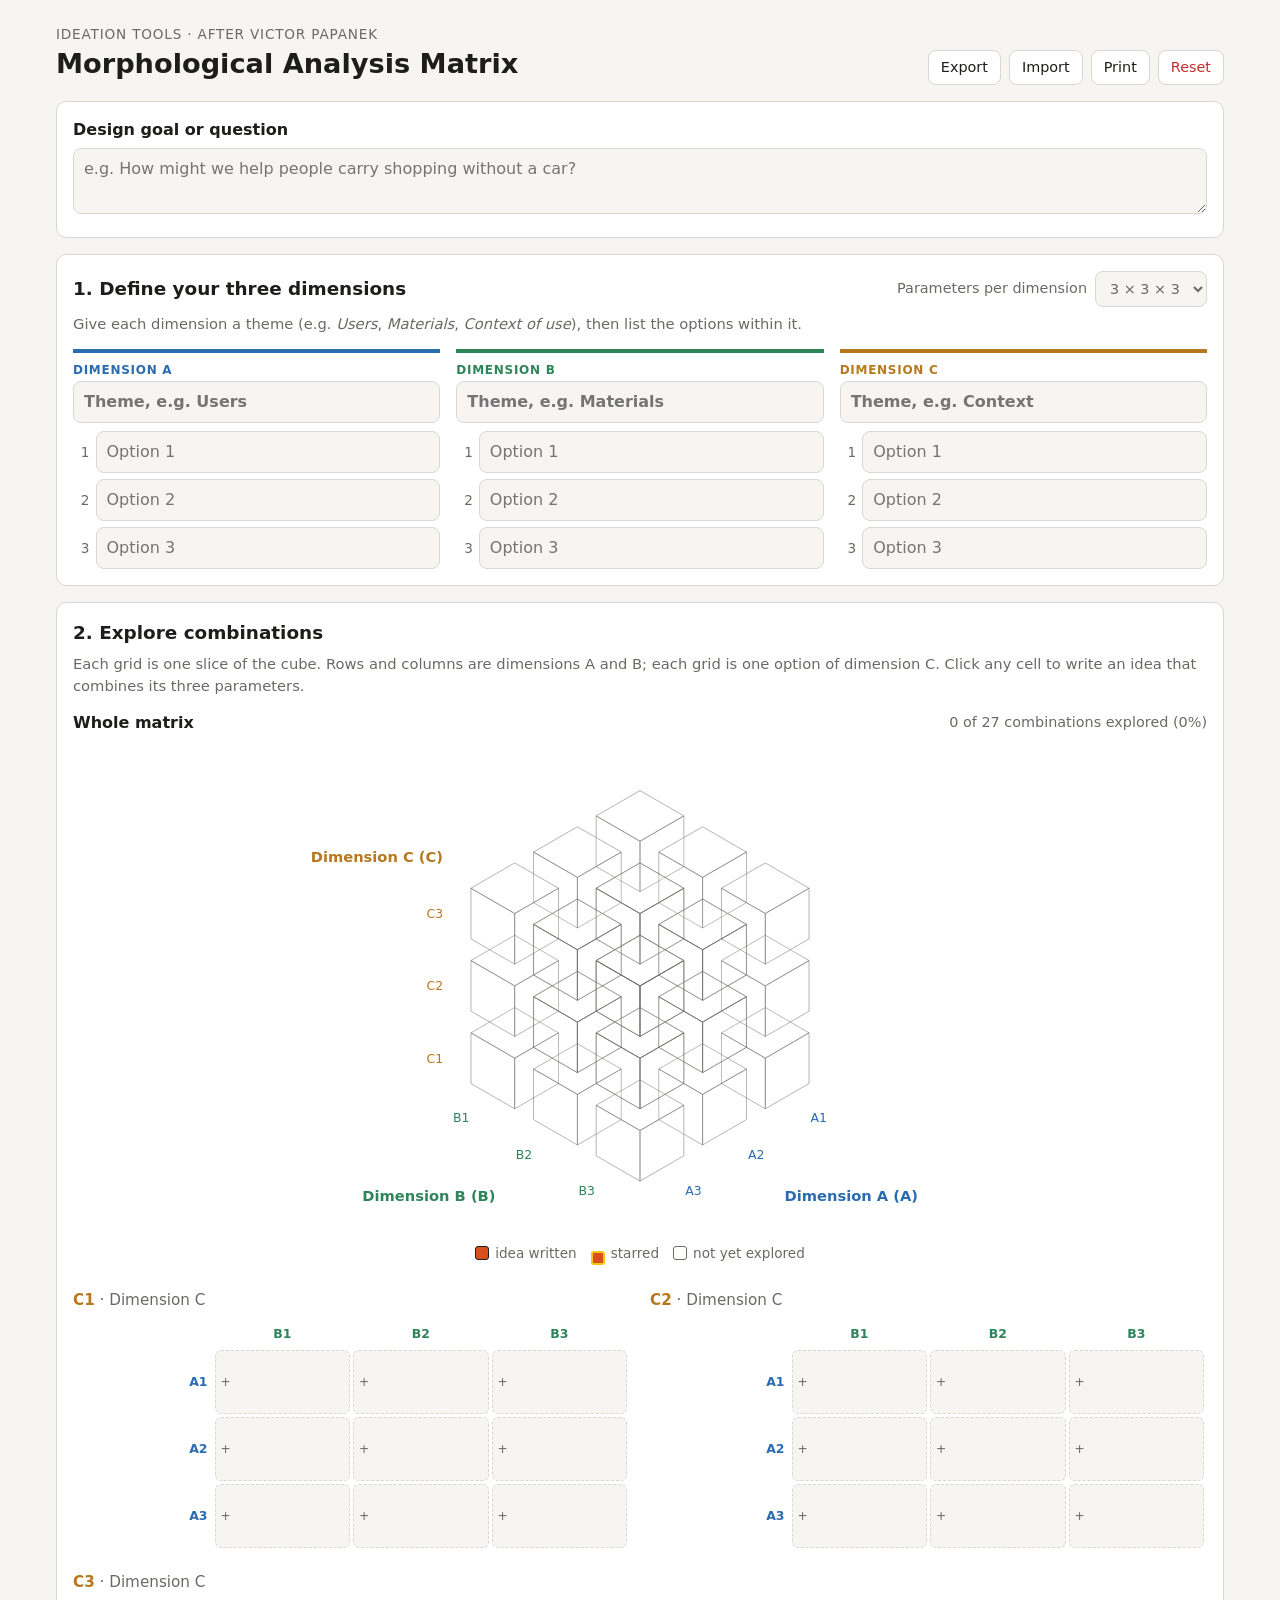
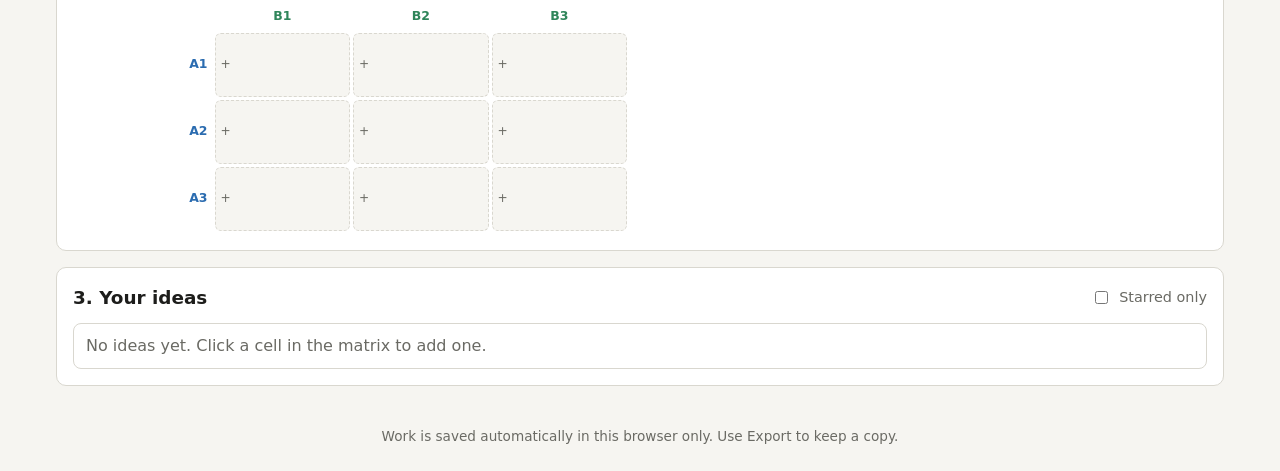
==== index.html @ b4b2f4fb "Add morphological analysis matrix tool with isometric cube view Static site (no build step) for GitH" ====
<!doctype html>
<html lang="en">
<head>
  <meta charset="utf-8">
  <meta name="viewport" content="width=device-width, initial-scale=1">
  <title>Morphological Matrix · Ideation Tools</title>
  <link rel="stylesheet" href="style.css">
</head>
<body>
  <header class="site-header">
    <div>
      <p class="eyebrow">Ideation tools · after Victor Papanek</p>
      <h1>Morphological Analysis Matrix</h1>
    </div>
    <div class="toolbar">
      <button id="btn-export" type="button">Export</button>
      <label class="button" for="file-import">Import</label>
      <input id="file-import" type="file" accept="application/json" hidden>
      <button id="btn-print" type="button">Print</button>
      <button id="btn-reset" type="button" class="danger">Reset</button>
    </div>
  </header>

  <main>
    <section class="panel" aria-labelledby="goal-label">
      <label id="goal-label" for="goal" class="big-label">Design goal or question</label>
      <textarea id="goal" rows="2" placeholder="e.g. How might we help people carry shopping without a car?"></textarea>
    </section>

    <section class="panel" aria-labelledby="dims-heading">
      <div class="panel-head">
        <h2 id="dims-heading">1. Define your three dimensions</h2>
        <label class="size">Parameters per dimension
          <select id="size"></select>
        </label>
      </div>
      <p class="hint">Give each dimension a theme (e.g. <em>Users</em>, <em>Materials</em>, <em>Context of use</em>), then list the options within it.</p>
      <div id="dims" class="dims"></div>
    </section>

    <section class="panel" aria-labelledby="matrix-heading">
      <h2 id="matrix-heading">2. Explore combinations</h2>
      <p class="hint">Each grid is one slice of the cube. Rows and columns are dimensions A and B; each grid is one option of dimension C. Click any cell to write an idea that combines its three parameters.</p>
      <div class="cube-wrap">
        <div class="panel-head">
          <h3 class="sub">Whole matrix</h3>
          <span id="cube-stats" class="count"></span>
        </div>
        <svg id="cube" role="group" aria-label="Isometric view of the whole matrix"></svg>
        <p class="legend"><span class="sw filled"></span> idea written <span class="sw star"></span> starred <span class="sw"></span> not yet explored</p>
      </div>
      <div id="matrix" class="matrix"></div>
    </section>

    <section class="panel" aria-labelledby="ideas-heading">
      <div class="panel-head">
        <h2 id="ideas-heading">3. Your ideas <span id="idea-count" class="count"></span></h2>
        <label class="size"><input type="checkbox" id="starred-only"> Starred only</label>
      </div>
      <ol id="ideas" class="ideas"></ol>
    </section>
  </main>

  <dialog id="editor">
    <form method="dialog" id="editor-form">
      <h3>Idea</h3>
      <ul id="editor-combo" class="combo"></ul>
      <label for="idea-text" class="big-label">Describe an idea combining these three</label>
      <textarea id="idea-text" rows="7" placeholder="What would this look like? Who uses it? What makes it interesting?"></textarea>
      <label class="star"><input type="checkbox" id="idea-star"> Star this idea</label>
      <div class="actions">
        <button type="button" id="idea-clear" class="danger">Clear</button>
        <span class="spacer"></span>
        <button type="submit" value="done" class="primary">Done</button>
      </div>
    </form>
  </dialog>

  <footer>Work is saved automatically in this browser only. Use Export to keep a copy.</footer>
  <script src="app.js"></script>
</body>
</html>
---- style.css ----
:root {
  --bg: #f6f5f1;
  --surface: #fff;
  --ink: #1d1d1b;
  --muted: #6a6a64;
  --line: #d9d7cf;
  --accent: #d94f1e;
  --accent-ink: #fff;
  --filled: #fde9df;
  --a: #2b6cb0;
  --b: #2f855a;
  --c: #b7791f;
  --radius: 10px;
}
@media (prefers-color-scheme: dark) {
  :root {
    --bg: #17171a; --surface: #202024; --ink: #efeee9; --muted: #a2a29a;
    --line: #36363c; --filled: #40261b; --a: #63a4f0; --b: #5ec18c; --c: #e3b04e;
  }
}
* { box-sizing: border-box; }
body {
  margin: 0; background: var(--bg); color: var(--ink);
  font: 16px/1.5 system-ui, -apple-system, "Segoe UI", sans-serif;
}
.site-header {
  display: flex; flex-wrap: wrap; gap: 12px; justify-content: space-between; align-items: end;
  max-width: 1200px; margin: 0 auto; padding: 24px 16px 8px;
}
h1 { margin: 0; font-size: 1.7rem; }
h2 { margin: 0; font-size: 1.15rem; }
.eyebrow { margin: 0; color: var(--muted); font-size: .85rem; text-transform: uppercase; letter-spacing: .06em; }
main { max-width: 1200px; margin: 0 auto; padding: 8px 16px 40px; display: grid; gap: 16px; }
.panel { background: var(--surface); border: 1px solid var(--line); border-radius: var(--radius); padding: 16px; }
.panel-head { display: flex; flex-wrap: wrap; gap: 8px; justify-content: space-between; align-items: center; }
.hint { color: var(--muted); margin: 6px 0 14px; font-size: .92rem; }
.big-label { display: block; font-weight: 600; margin-bottom: 6px; }
.count { color: var(--muted); font-weight: 400; font-size: .9rem; }

textarea, input[type=text], select {
  width: 100%; font: inherit; color: inherit; background: var(--bg);
  border: 1px solid var(--line); border-radius: 8px; padding: 8px 10px;
}
textarea { resize: vertical; }
textarea:focus, input:focus, select:focus, button:focus-visible { outline: 2px solid var(--accent); outline-offset: 1px; }
.size { display: flex; align-items: center; gap: 8px; font-size: .9rem; color: var(--muted); }
.size select { width: auto; }

button, .button {
  font: inherit; font-size: .9rem; cursor: pointer; padding: 6px 12px; border-radius: 8px;
  border: 1px solid var(--line); background: var(--surface); color: var(--ink); display: inline-block;
}
button:hover, .button:hover { border-color: var(--ink); }
button.primary { background: var(--accent); color: var(--accent-ink); border-color: var(--accent); }
button.danger { color: #c53030; }
.toolbar { display: flex; gap: 8px; flex-wrap: wrap; }

/* Dimension setup */
.dims { display: grid; gap: 16px; grid-template-columns: repeat(auto-fit, minmax(240px, 1fr)); }
.dim { border-top: 4px solid var(--dc); padding-top: 8px; }
.dim[data-d="0"] { --dc: var(--a); } .dim[data-d="1"] { --dc: var(--b); } .dim[data-d="2"] { --dc: var(--c); }
.dim .tag { font-size: .75rem; font-weight: 700; color: var(--dc); text-transform: uppercase; letter-spacing: .06em; }
.dim .title { font-weight: 600; margin: 2px 0 8px; }
.dim ol { list-style: none; margin: 0; padding: 0; display: grid; gap: 6px; counter-reset: p; }
.dim li { display: flex; gap: 6px; align-items: center; }
.dim li::before { counter-increment: p; content: counter(p); width: 1.3em; color: var(--muted); font-size: .85rem; text-align: right; }

/* Isometric cube */
.cube-wrap { margin-bottom: 24px; }
.sub { margin: 0; font-size: 1rem; }
#cube { width: 100%; max-width: 760px; height: auto; display: block; margin: 0 auto; }
#cube .cb { cursor: pointer; outline: none; }
#cube .cb polygon { stroke: var(--muted); stroke-width: .8; stroke-linejoin: round; fill: var(--surface); fill-opacity: .06; stroke-opacity: .55; }
#cube .cb .t { fill-opacity: .12; }
#cube .cb.filled polygon { stroke-opacity: 1; }
#cube .cb.filled polygon { stroke: var(--ink); stroke-width: 1; fill-opacity: 1; }
#cube .cb.filled .t { fill: #f58a5f; }
#cube .cb.filled .l { fill: var(--accent); }
#cube .cb.filled .r { fill: #a63a12; }
#cube .cb.starred polygon { stroke: #f5c518; stroke-width: 2; }
#cube .cb:hover polygon, #cube .cb:focus-visible polygon { stroke: var(--ink); stroke-width: 2.2; fill-opacity: .9; }
#cube .cb:not(.filled):hover polygon, #cube .cb:not(.filled):focus-visible polygon { fill: var(--filled); }
#cube text { font-size: 11px; fill: var(--muted); }
#cube text.axis { font-size: 13px; font-weight: 700; }
#cube .ax-0 { fill: var(--a); } #cube .ax-1 { fill: var(--b); } #cube .ax-2 { fill: var(--c); }
.legend { display: flex; gap: 14px; flex-wrap: wrap; justify-content: center; font-size: .85rem; color: var(--muted); margin: 4px 0 0; align-items: center; }
.sw { display: inline-block; width: 14px; height: 14px; border: 1px solid var(--muted); border-radius: 3px; vertical-align: -2px; margin-right: -8px; }
.sw.filled { background: var(--accent); border-color: var(--ink); }
.sw.star { background: var(--accent); border: 2px solid #f5c518; }

/* Matrix */
.matrix { display: grid; gap: 20px; grid-template-columns: repeat(auto-fit, minmax(min(100%, 420px), 1fr)); }
.slice h3 { margin: 0 0 6px; font-size: .95rem; color: var(--c); }
.slice h3 span { color: var(--muted); font-weight: 400; }
table.grid { width: 100%; border-collapse: separate; border-spacing: 3px; table-layout: fixed; }
.grid th { font-size: .78rem; font-weight: 600; padding: 4px; overflow-wrap: anywhere; }
.grid thead th { color: var(--b); }
.grid tbody th { color: var(--a); text-align: right; width: 22%; }
.grid td { padding: 0; }
.cell {
  width: 100%; min-height: 64px; padding: 5px; text-align: left; vertical-align: top;
  font-size: .76rem; line-height: 1.25; border-radius: 6px; background: var(--bg);
  border: 1px dashed var(--line); color: var(--muted); overflow: hidden;
}
.cell.filled { background: var(--filled); border: 1px solid var(--accent); color: var(--ink); }
.cell .star { color: var(--accent); }
.cell .txt { display: -webkit-box; -webkit-line-clamp: 3; -webkit-box-orient: vertical; overflow: hidden; }

/* Ideas */
.ideas { list-style: none; margin: 12px 0 0; padding: 0; display: grid; gap: 10px; }
.ideas li { border: 1px solid var(--line); border-radius: 8px; padding: 10px 12px; cursor: pointer; }
.ideas li:hover { border-color: var(--accent); }
.chips { display: flex; flex-wrap: wrap; gap: 6px; margin-bottom: 6px; }
.chip { font-size: .78rem; padding: 1px 8px; border-radius: 99px; border: 1px solid var(--dc); color: var(--dc); }
.chip.a { --dc: var(--a); } .chip.b { --dc: var(--b); } .chip.c { --dc: var(--c); }
.ideas p { margin: 0; white-space: pre-wrap; }
.empty { color: var(--muted); }

/* Dialog */
dialog { border: 1px solid var(--line); border-radius: var(--radius); background: var(--surface); color: var(--ink); width: min(560px, calc(100vw - 32px)); padding: 20px; }
dialog::backdrop { background: rgb(0 0 0 / .45); }
dialog h3 { margin: 0 0 8px; }
.combo { list-style: none; margin: 0 0 14px; padding: 0; display: grid; gap: 4px; }
.combo li { padding: 6px 10px; border-left: 4px solid var(--dc); background: var(--bg); border-radius: 4px; }
.combo li small { color: var(--muted); display: block; font-size: .72rem; text-transform: uppercase; letter-spacing: .05em; }
.combo .a { --dc: var(--a); } .combo .b { --dc: var(--b); } .combo .c { --dc: var(--c); }
.star { display: flex; gap: 6px; align-items: center; margin-top: 10px; font-size: .9rem; }
.actions { display: flex; margin-top: 14px; gap: 8px; }
.spacer { flex: 1; }
footer { text-align: center; color: var(--muted); font-size: .85rem; padding: 0 16px 24px; }

@media print {
  .toolbar, .size, dialog, footer, .dims input { display: none; }
  body { background: #fff; color: #000; }
  .panel { break-inside: avoid; border-color: #999; }
}
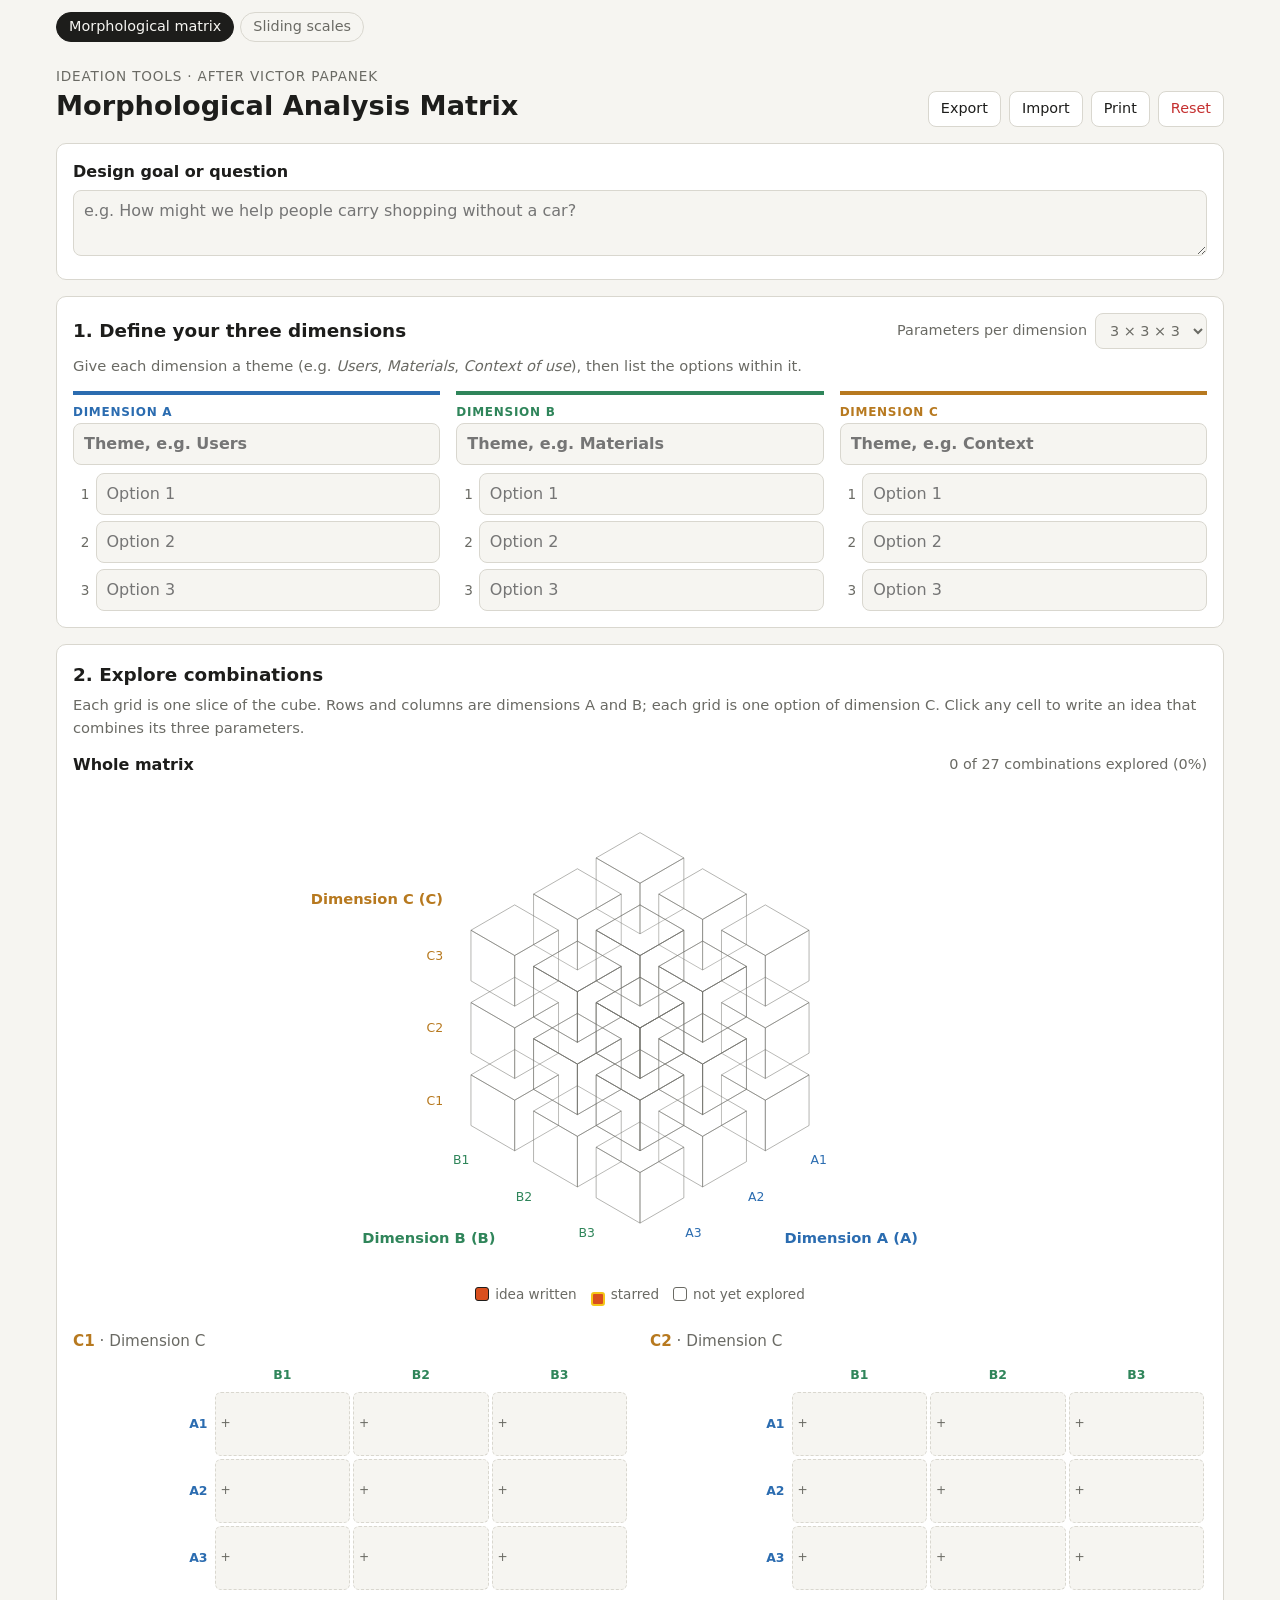
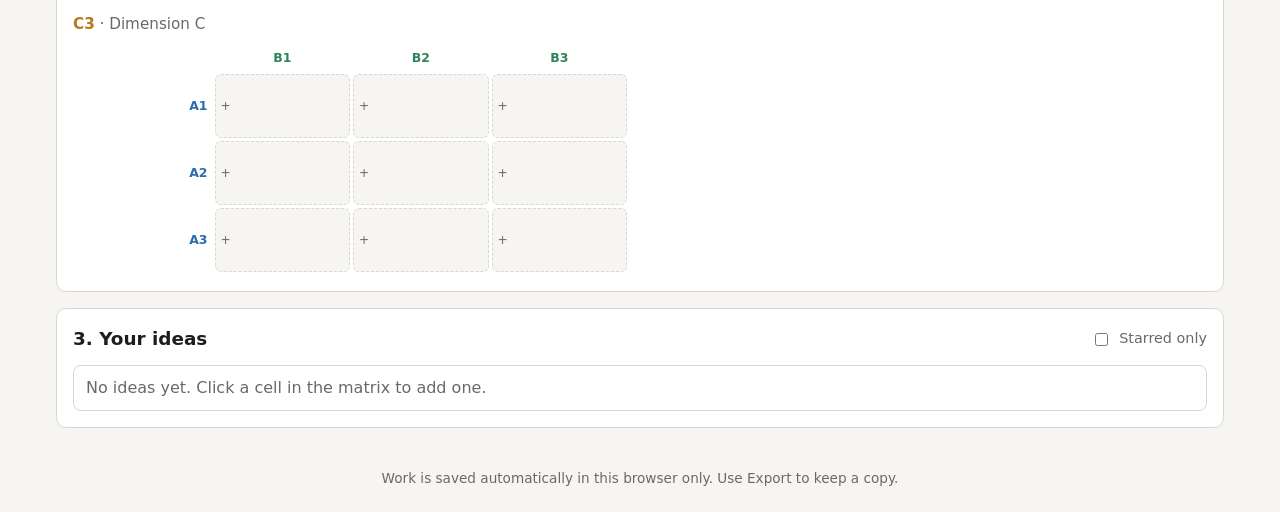
==== commit 0ce2bdae: "Add sliding scales tool New page with draggable sticks of labels read against a fixed reading line. " ====
--- a/index.html
+++ b/index.html
@@ -7,6 +7,10 @@
   <link rel="stylesheet" href="style.css">
 </head>
 <body>
+  <nav class="tools-nav" aria-label="Tools">
+    <a href="index.html" aria-current="page">Morphological matrix</a>
+    <a href="sliding-scales.html">Sliding scales</a>
+  </nav>
   <header class="site-header">
     <div>
       <p class="eyebrow">Ideation tools · after Victor Papanek</p>
--- a/style.css
+++ b/style.css
@@ -23,6 +23,10 @@
   margin: 0; background: var(--bg); color: var(--ink);
   font: 16px/1.5 system-ui, -apple-system, "Segoe UI", sans-serif;
 }
+.tools-nav { display: flex; gap: 6px; flex-wrap: wrap; max-width: 1200px; margin: 0 auto; padding: 12px 16px 0; }
+.tools-nav a { color: var(--muted); text-decoration: none; font-size: .9rem; padding: 3px 12px; border-radius: 99px; border: 1px solid var(--line); }
+.tools-nav a:hover { border-color: var(--ink); color: var(--ink); }
+.tools-nav a[aria-current="page"] { background: var(--ink); color: var(--bg); border-color: var(--ink); }
 .site-header {
   display: flex; flex-wrap: wrap; gap: 12px; justify-content: space-between; align-items: end;
   max-width: 1200px; margin: 0 auto; padding: 24px 16px 8px;
@@ -130,7 +134,7 @@
 footer { text-align: center; color: var(--muted); font-size: .85rem; padding: 0 16px 24px; }
 
 @media print {
-  .toolbar, .size, dialog, footer, .dims input { display: none; }
+  .tools-nav, .toolbar, .size, dialog, footer, .dims input { display: none; }
   body { background: #fff; color: #000; }
   .panel { break-inside: avoid; border-color: #999; }
 }
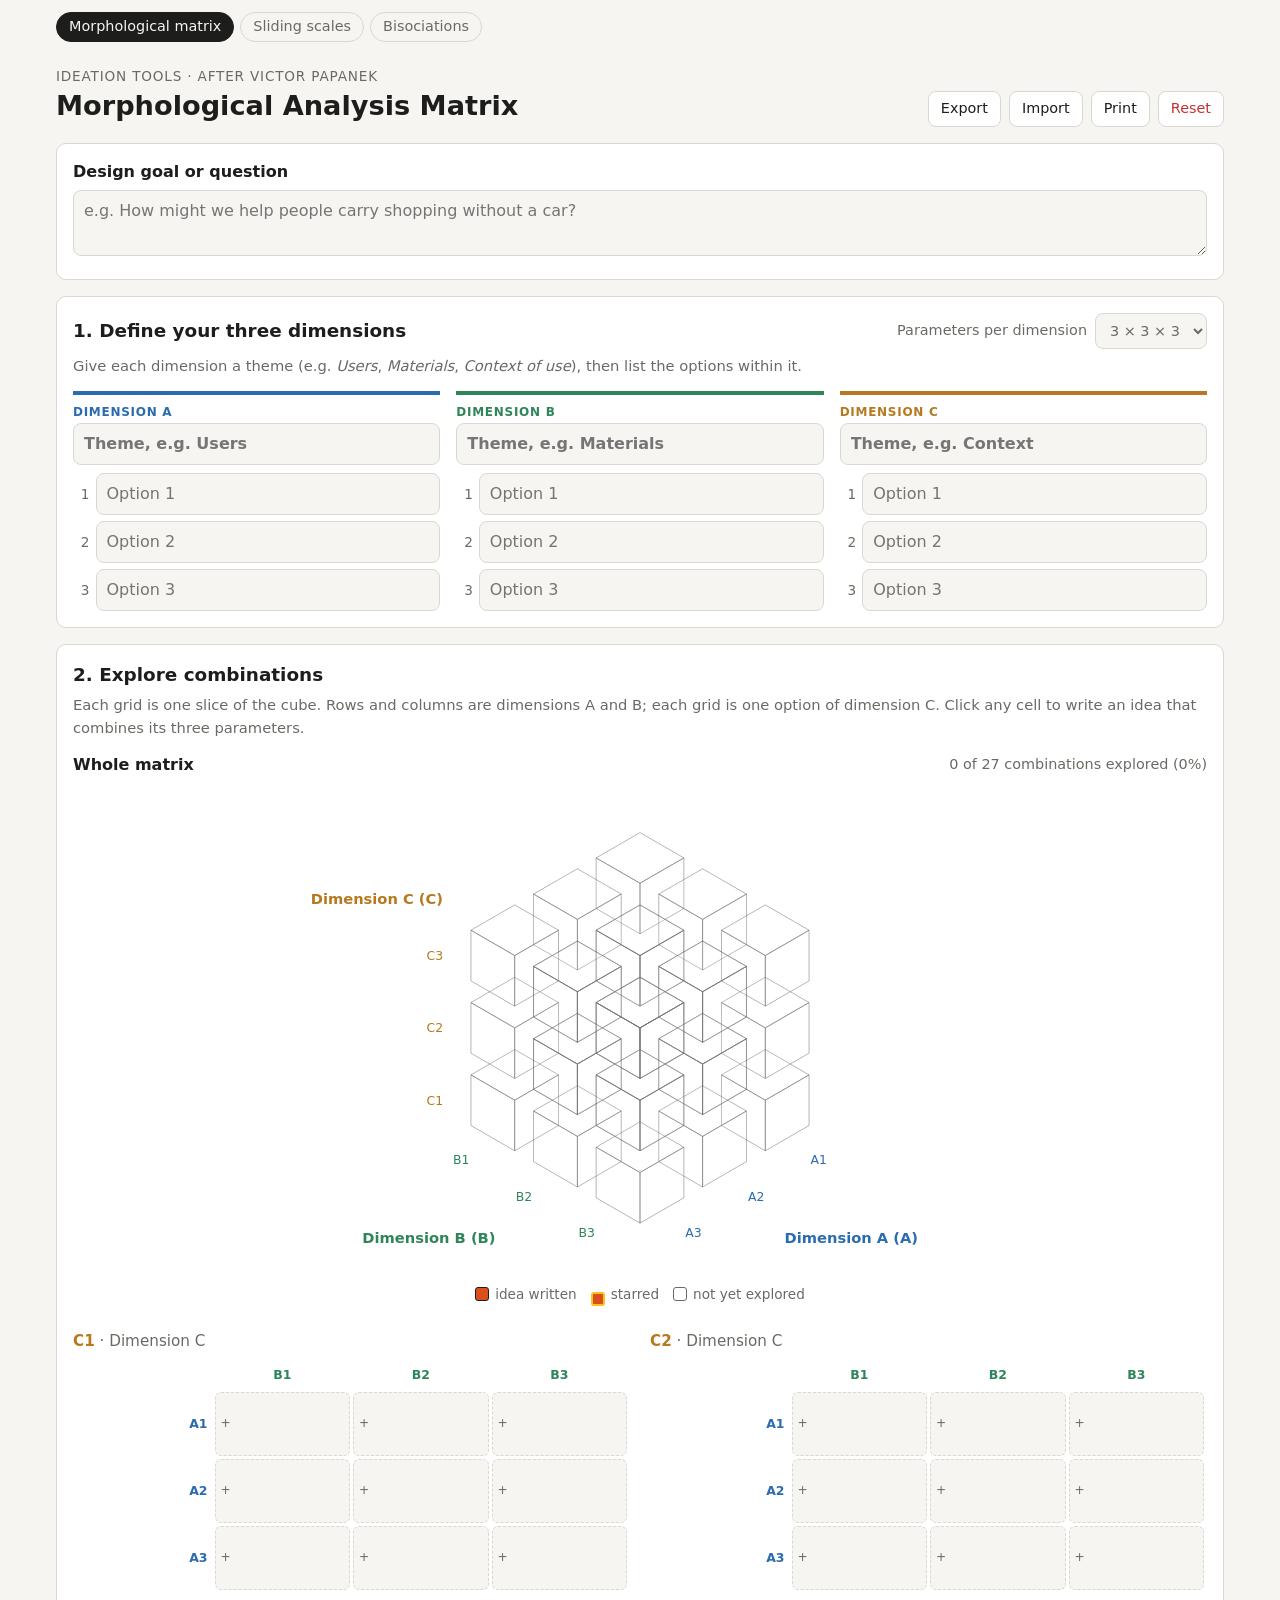
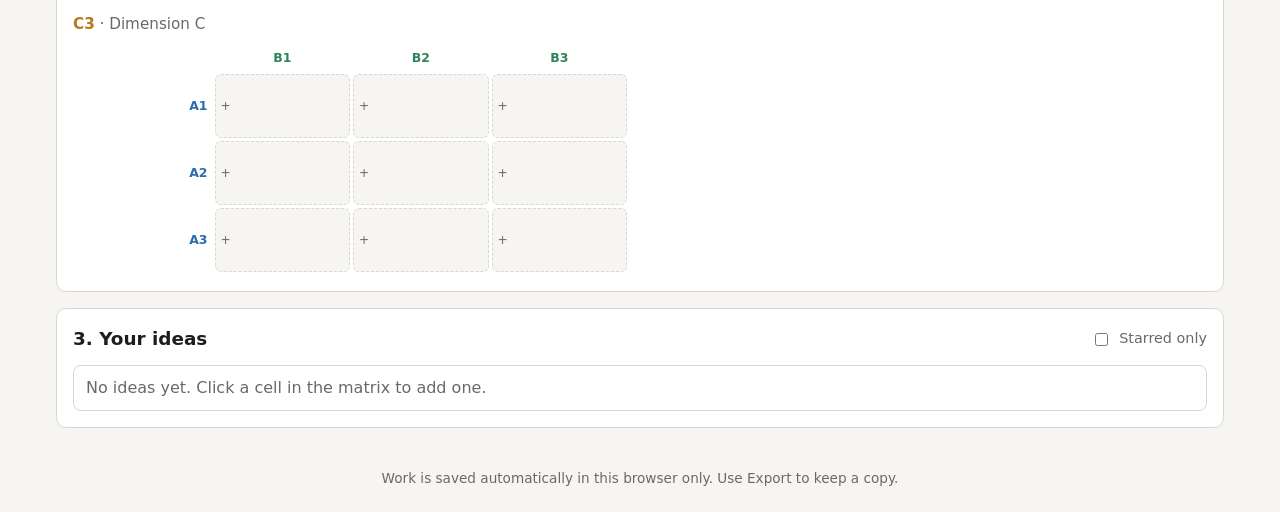
==== commit d9d66180: "Add bisociations tool Co-Authored-By: Claude Sonnet 5.5 <noreply@anthropic.com>" ====
--- a/index.html
+++ b/index.html
@@ -10,6 +10,7 @@
   <nav class="tools-nav" aria-label="Tools">
     <a href="index.html" aria-current="page">Morphological matrix</a>
     <a href="sliding-scales.html">Sliding scales</a>
+    <a href="bisociations.html">Bisociations</a>
   </nav>
   <header class="site-header">
     <div>
